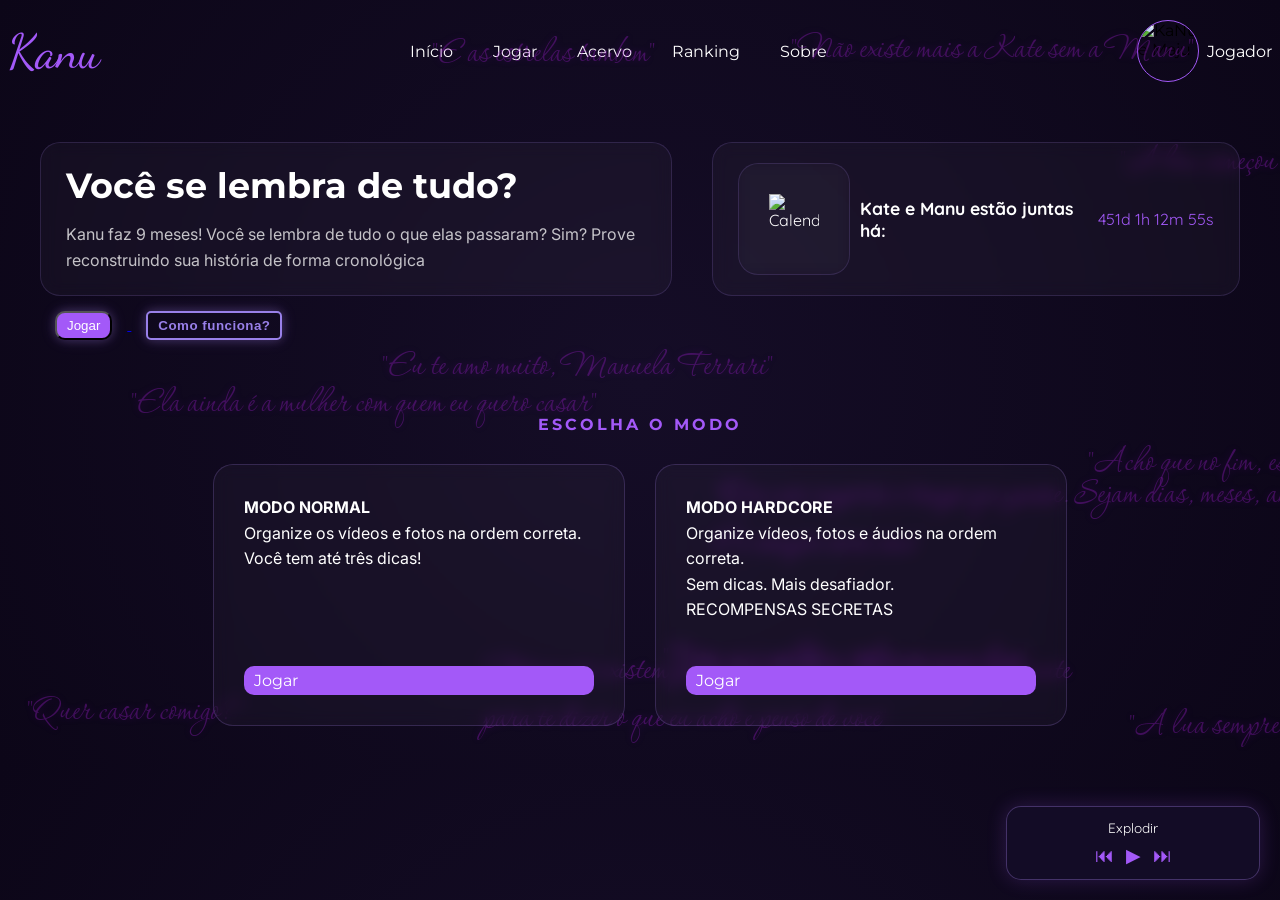
==== index.html @ 678d42c4 "primeiro commit" ====
<!DOCTYPE html>
<html lang="pt-BR">

<head>
    <meta charset="UTF-8">
    <meta name="viewport" content="width=device-width, initial-scale=1.0">
    <title>Kanu</title>
    <link rel="stylesheet" href="style.css">
</head>

<body>
    <header>
        <div class="logo">
            Kanu
        </div>
        <nav>
            <a href="inicio.html">Início</a>
            <a href="jogar.html">Jogar</a>
            <a href="acervo.html">Acervo</a>
            <a href="ranking.html">Ranking</a>
            <a href="sobre.html">Sobre</a>
        </nav>
        <div class="Perfil">
            <div id="img"> <img src="assets/kanu e maju.png.jpg" alt="KaNu e Maju">
            </div>
            <a href="perfil.html">Jogador</a>

        </div>
    </header>
    <main>
        <div class="palavras">
            <span>"A lua ta linda"</span>
            <span>"E as estrelas tambem"</span>
            <span>"Não existe mais a Kate sem a Manu"</span>
            <span> "A lua começou a ficar extremamente linda e atraente depois que te conheci"</span>
            <span>"Ela ainda é a mulher com quem eu quero casar"</span>
            <span>"Eu te amo muito, Manuela Ferrari"</span>
            <span>"Que não importa o tempo que passe. Sejam dias, meses, anos, décadas, séculos..<br> Eu sempre serei
                sua"</span>
            <span>"Acho que no fim, estava escrito que eu seria sua."</span>
            <span>"Quer casar comigo?"</span>
            <span>"Mas não existem palavras lindas e descritivas o suficiente<br> para te dizer o que eu acho e penso de
                você"</span>

            <span>"Pois você melhora todos os meus dias"</span>
            <span>"A lua sempre vai estar linda quando eu pensar em você"</span>
        </div>
        <div class="topo">
            <div id="card2" class="card">
                <div class="titulo">
                    <h1>Você se lembra de tudo?</h1>
                    <p>Kanu faz 9 meses! Você se lembra de tudo o que elas passaram? Sim? Prove
                        reconstruindo
                        sua
                        história de forma cronológica</p>
                </div>
            </div>


            <div id="card2" class="card">
                <div id="contador" class="contador">
                    <img src="assets/calendario.svg" alt="Calendario">
                    <h2>Kate e Manu estão juntas há:</h2>
                    <span id="tempo"></span>
                </div>
            </div>

        </div>
        <a href="jogar.html">
            <button class="btn"> Jogar </button>
        </a>
        <a href="como-funciona">
            <button class="btn-outline"> Como funciona?</button>
        </a>
        <section class="modos">

            <h2>ESCOLHA O MODO</h2>
            <div class="cards">
                <div class="card card-modo">

                        <p><strong>MODO NORMAL</strong><br>Organize os vídeos e fotos na ordem
                            correta.<br>Você
                            tem
                            até
                            três
                            dicas!</p><br><a href="normal.html" class="btn">
                            Jogar
                        </a>
                    </div>
               
                <div class="card card-modo">

                    <p><strong>MODO HARDCORE</strong><br>Organize vídeos, fotos e áudios na ordem
                        correta.<br>Sem
                        dicas.
                        Mais desafiador.<br>RECOMPENSAS SECRETAS</p><br><a href="hard.html" class="btn">
                        Jogar
                    </a>
                </div>
            </div>
           

        </section>
    </main>
    <footer>

    </footer>


    <script src="script.js"></script>
    <script src="player.js"></script>
</body>


</html>
---- style.css ----
@import url('https://fonts.googleapis.com/css2?family=Corinthia:wght@400;700&family=Dancing+Script:wght@400..700&family=Finlandica+Headline:ital,wght@0,100..900;1,100..900&family=Inter:ital,opsz,wght@0,14..32,100..900;1,14..32,100..900&family=Montserrat:ital,wght@0,100..900;1,100..900&family=Quicksand:wght@300..700&display=swap');

* {
    padding: 0;
    margin: 0;
}

.logo {
    font-family: "dancing script", cursive;
    font-size: 3rem;
    color: #a359f8;
}

body {
    font-family: "Montserrat", sans-serif;
    background: radial-gradient(circle at center,
            #150d27,
            #0c0618);
    display: flex;
    flex-direction: column;
}

header {
    display: flex;
    justify-content: space-between;
    align-items: center;
    position: relative;
    z-index: 1;
    padding: 20px 8px;
}

.titulo {
    max-width: 600px;
}

.topo {
    display: flex;
    align-items: stretch;
    justify-content: space-between;
    gap: 40px;
    width: 100%;
    max-width: 1200px;
}

h1 {
    font-size: 2.2rem;
    color: white;
    margin-bottom: 15px;
}

p {
    font-family: "Inter", sans-serif;
    font-size: 16px;
    color: rgba(255, 255, 255, 0.75);
    line-height: 1.6;
    gap: 8px;

}

button {
    margin: 15px;
    box-shadow:
        0 0 10px rgba(181, 140, 255, 0.2),
        0 0 15px rgba(181, 140, 255, 0.2);
}

button:hover {
    transform: translateY(-3px);
    box-shadow: 0 0 20px rgba(181, 140, 255, 0.6);
}

.btn {
    display: inline-block;
    padding: 5px 10px;
    background: #a359f8;
    color: white;
    text-decoration: none;
    border-radius: 10px;
    transition: all 0.3s ease;
    cursor: pointer;
}

.btn-outline {
    background: transparent;
    color: #9980e9;
    border: 2px solid #9980e9;
    border-radius: 5px;
    padding: 5px 10px;
    cursor: pointer;
    transition: all 0.3s ease;
    font-weight: 600;
    letter-spacing: 0.5px;
}

.btn-outline:hover {
    background: rgba(159, 108, 255, 0.1);
    transform: translateY(-3px);
    box-shadow:
        0 0 10px rgba(181, 140, 255, 0.4),
        0 0 20px rgba (181, 140, 255, 0.6);

}

.btn:hover {
    transform: translateY(-3px);
    box-shadow: 0 0 20px rgba(181, 140, 255, 0.6);
}

nav {
    display: flex;
    gap: 40px;
}

nav a {
    color: white;
    text-decoration: none;
    transition: 0.3s;
}

nav a:hover {
    color: #a359f8
}

main {
    max-width: 1200px;
    width: 100%;
    margin: 0 auto;
    padding: 40px;
    position: relative;
    z-index: 1;
}

.cards .card {
    display: flex;
    flex-direction: column;
    justify-content: space-between;
}

.card-modo {
    display: flex;
    flex-direction: column;
    justify-content: space-between;
    min-height: 200px;
    width: 350px;
    padding: 30px;
    background: rgba(255, 255, 255, 0.03);
    backdrop-filter: blur(8px);
    border-radius: 20px;
    border: 1px solid rgba(181, 140, 255, 0.2);

}

.card-modo p {
    color: white;
}

.container {
    display: flex;
    justify-content: space-between;
    align-items: center;
}

.menu {
    display: grid;
    grid-template-columns: repeat(5, 1fr);
    gap: 20px;
}

.modos {
    display: flex;
    flex-direction: column;
    align-items: center;
    margin-top: 60px;
}


.modos h2 {
    font-size: 1rem;
    letter-spacing: 3px;
    color:#a359f8;
    margin-bottom: 30px;
}

.cards {
    display: flex;
    justify-content: center;
    gap: 30px;
    width: 100%;
}

.Perfil {
    display: flex;
    gap: 8px;
}

#img img {
    width: 60px;
    height: 60px;
    object-fit: cover;
    border-radius: 50%;
    border: 1px solid #a359f8;
    display: block
}

.Perfil a {
    display: flex;
    gap: 15px;
    color: white;
    text-decoration: none;
    transition: 0.3s;
    align-items: center;
}

.Perfil a:hover {
    color: #a359f8;
}

.contador {
    display: flex;
    align-items: center;
    gap: 10px;
    font-family: "Quicksand", sans-serif;
    color: white;

}

.contador h2 {
    font-size: 1.1rem;
    color: white;
    margin: 0;
}

#tempo {
    color: #a359f8;
    font-size: 1rem;
    font-family: "Quicksand", sans-serif;
    white-space: nowrap;
}

#card2 {
    display: flex;
    align-items: center;
    gap: 15;
    padding: 20px 25px;
    background: rgba(255, 255, 255, 0.03);
    backdrop-filter: blur(8px);
    border-radius: 20px;
    border: 1px solid rgba(180, 140, 255, 0.158);


}

#card2 img {
    gap: 5px;
    font-family: "Quicksand", sans-serif;
    align-items: center;
    width: auto;
    padding: 30px;
    background: rgba(255, 255, 255, 0.007);
    backdrop-filter: blur(8px);
    border-radius: 20px;
    border: 1px solid rgba(180, 140, 255, 0.158);
    align-items: center;
    justify-content: space-between;
    width: 50px;
    height: 50px;

}

.palavras {
    font-family: "Corinthia", cursive;
    color: rgb(147, 28, 194);
    translate(30px, -20px);
    filter: blur(0px);
    opacity: 65%;
    position: fixed;
    width: 100vw;
    height: 100vh;
    top: 0;
    left: 0;
    z-index: 0;
    pointer-events: none;
}

.palavras span {
  position: absolute;
    top: 0;
    left: 0;
    font-size: 40px;
    white-space: nowrap;
    display: block;
    opacity: 0;
    text-shadow: 0 0 10px rgba(162, 22, 218, 0.5);
}

.sobre-container {
    max-width: 1000px;
    margin: 0 auto;
    display: flex;
    flex-direction: column;
    gap: 20px;
}

.sobre-secao {
    background: rgba(255, 255, 255, 0.03);
    border: 1px solid rgba(181, 140, 255, 0.2);
    border-radius: 16px;
    padding: 30px;
    display: flex;
    flex-direction: column;
    gap: 12px;
}

.sobre-secao p {
    color: rgba(255, 255, 255, 0.8);
    font-size: 16px;
    line-height: 1.9;
    margin: 0;
}

.objetivo {
    gap: 10px;
    display: flex;
    flex-direction: column;
}

.grid-midia {
    display: grid;
    grid-template-columns: repeat(4, 1fr);
    gap: 10px;
    padding: 20px;
}

.card-midia {
    width: 100%;
    aspect-ratio: 1/1;
    overflow: hidden;
    border-radius: 10px;
    border: 2px solid rgba(181, 140, 255, 0.2);
    cursor: pointer;
    background: rgba(255, 255, 255, 0.03);
    flex-shrink: 0;
}

.card-midia img,
.card-midia video {
    width: 100%;
    height: 100%;
    object-fit: cover;
    border-radius: 6px;
    display: block;
}

.area-midia {
    max-width: 1200px;
    width: 100%;
    margin: 0 auto;
    padding: 20px;
}

.grid-slots {
    display: grid;
    grid-template-columns: repeat(4, 1fr);
    gap: 10px;
    padding: 20px;
}

.slot {
    display: flex;
    flex-direction: column;
    align-items: center;
    gap: 8px;
    background-color: rgba(255, 255, 255, 0.03);
    border: 2px dashed rgba(181, 140, 255, 0.3);
    border-radius: 10px;
    padding: 8px;
    overflow: hidden;
    min-width: 0;
}

.numero-slot {
    color: #a359f8;
    font-weight: bold;
    font-size: 1rem;
}

.slot-midia {
    width: 100%;
    aspect-ratio: 1/1;
    border-radius: 8px;
    border: 2px dashed rgba(181, 140, 255, 0.2);
    display: flex;
    align-items: center;
    justify-content: center;
    background: rgba(255, 255, 255, 0.02);
    overflow: hidden;
    min-width: 0;
}

.slot-vazio {
    color: rgba(181, 140, 255, 0.4);
    font-size: 2rem;
}

.slot-data {
    display: flex;
    gap: 8px;
}

.select-mes,
.select-dia {
    background-color: rgba(255, 255, 255, 0.05);
    color: white;
    font-weight: bold;
    border: 1px solid rgba(181, 140, 255, 0.3);
    border-radius: 5px;
    padding: 4px 8px;
    font-family: "Montserrat", sans-serif;
    cursor: pointer;
    font-size: 0.8rem;
}

.select-mes option,
.select-dia option {
    background: #150d27;
    color: white;
}

.card-midia.selecionado {
    border: 2px solid #a359f8;
    box-shadow: 0 0 15px rgba(163, 89, 248, 0.6);
    transform: scale(1.05);
    transition: all 0.2s ease;
}

.modal {
    position: fixed;
    top: 0;
    left: 0;
    width: 100vw;
    height: 100vh;
    background: rgba(0, 0, 0, 0.85);
    display: flex;
    align-items: center;
    justify-content: center;
    z-index: 100;

}

.modal.escondido {
    display: none;
}

.modal-conteudo {
    max-width: 900px;
    width: 90%;
    border-radius: 12px;
    overflow: hidden;
}

.modal-conteudo img,
.modal-conteudo video {
    width: 100%;
    height: auto;
    display: block;
    border-radius: 12px;
}

.dica-certo {
    border: 2px solid #4caf50;
    box-shadow: 0 0 15px rgba(76, 175, 80, 0.6);
}

.dica-errado {
    border: 2px solid #f44336;
    box-shadow: 0 0 15px rgba(244, 67, 54, 0.6);
}

.tela-resultado {
    position: fixed;
    top: 0;
    left: 0;
    width: 100vw;
    height: 100vh;
    background: rgba(0, 0, 0, 0.92);
    display: flex;
    align-items: center;
    justify-content: center;
    z-index: 200;
}

.tela-resultado.escondido {
    display: none;
}

.resultado-conteudo {
    text-align: center;
    padding: 40px;
    background: rgba(0, 0, 0, 0.05);
    border: 1px solid rgba(181, 140, 255, 0.3);
    border-radius: 20px;
    backdrop-filter: blur(10px);
    max-width: 500px;
}

.resultado-conteudo h2 {
    font-size: 2.5rem;
    color: white;
    margin-bottom: 15px;
}

.resultado-conteudo p {
    color: #a359f8;
    margin-bottom: 25px;
    font-size: 1.1rem;
}

.bonus-data {
    color: #f9f871;
    font-size: 0.9rem;
    margin-bottom: 20px;
}

h2 {
    color: white;
}

h3 {
    color: white;
}

.player {
    position: fixed;
    bottom: 20px;
    right: 20px;
    background: rgba(21, 13, 39, 0.95);
    border: 1px solid rgba(181, 140, 255, 0.3);
    border-radius: 15px;
    padding: 12px 16px;
    display: flex;
    flex-direction: column;
    gap: 8px;
    z-index: 999;
    backdrop-filter: blur(10px);
    box-shadow: 0 0 20px rgba(163, 89, 248, 0.2);
    min-width: 220px;
}

.player-info {
    color: white;
    font-size: 0.85rem;
    font-family: "Quicksand", sans-serif;
    text-align: center;
    white-space: nowrap;
    overflow: hidden;
    text-overflow: ellipsis;
}

.player-controles {
    display: flex;
    justify-content: center;
    gap: 12px;
}

.btn-player {
    background: transparent;
    border: none;
    color: #a359f8;
    font-size: 1.2rem;
    cursor: pointer;
    margin: 0;
    box-shadow: none;
    transition: transform 0.2s ease;
}

.btn-player:hover {
    transform: scale(1.2);
    box-shadow: none;
}

.controles {
    display: flex;
    align-items: center;
    justify-content: center;
    gap: 15px;
    padding: 20px;
    margin-top: 10px;
    background: rgba(255, 255, 255, 0.02);
    border: 1px solid rgba(181, 140, 255, 0.15);
    border-radius: 15px;
}

#contadorChances,
#contadorDicas {
    color: white;
    font-family: "Quicksand", sans-serif;
    font-size: 0.95rem;
    background: rgba(181, 140, 255, 0.1);
    padding: 6px 12px;
    border-radius: 20px;
    border: 1px solid rgba(181, 140, 255, 0.2);
}

.area-slots h2,
.area-midia h2 {
    font-size: 1rem;
    letter-spacing: 2px;
    color: #a359f8;
    margin-bottom: 15px;
    text-transform: uppercase;
}
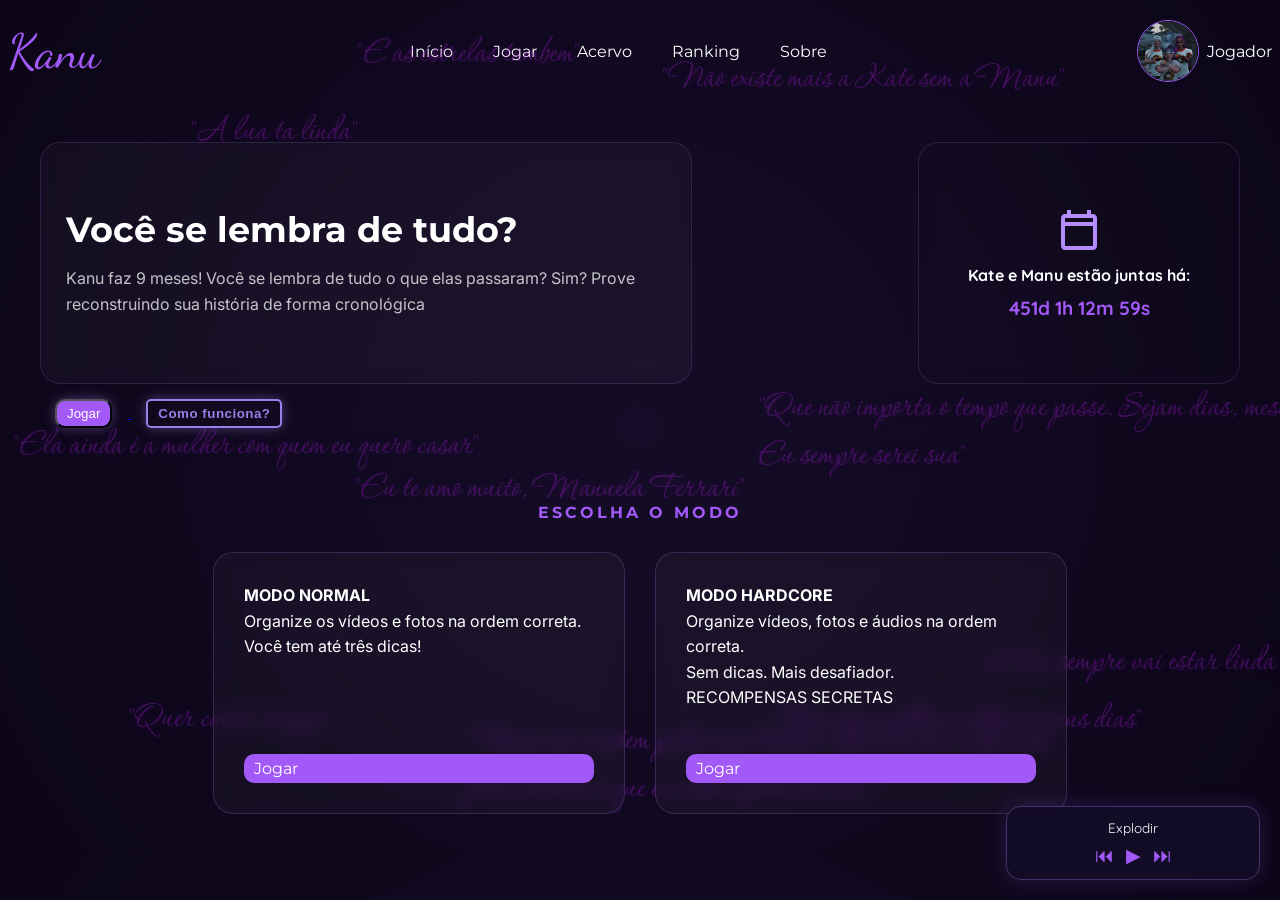
==== commit adc3e00d: "responsividade, dicas, verificar e card contador" ====
--- a/index.html
+++ b/index.html
@@ -46,7 +46,7 @@
             <span>"A lua sempre vai estar linda quando eu pensar em você"</span>
         </div>
         <div class="topo">
-            <div id="card2" class="card">
+            <div class="card card-info">
                 <div class="titulo">
                     <h1>Você se lembra de tudo?</h1>
                     <p>Kanu faz 9 meses! Você se lembra de tudo o que elas passaram? Sim? Prove
@@ -57,8 +57,7 @@
             </div>
 
 
-            <div id="card2" class="card">
-                <div id="contador" class="contador">
+            <div id="card2" class="card card-contador">
                     <img src="assets/calendario.svg" alt="Calendario">
                     <h2>Kate e Manu estão juntas há:</h2>
                     <span id="tempo"></span>
--- a/style.css
+++ b/style.css
@@ -7,7 +7,7 @@
 
 .logo {
     font-family: "dancing script", cursive;
-    font-size: 3rem;
+    font-size: clamp(2rem, 5vw, 3rem);
     color: #a359f8;
 }
 
@@ -177,7 +177,7 @@
 .modos h2 {
     font-size: 1rem;
     letter-spacing: 3px;
-    color:#a359f8;
+    color: #a359f8;
     margin-bottom: 30px;
 }
 
@@ -237,10 +237,11 @@
     white-space: nowrap;
 }
 
-#card2 {
-    display: flex;
-    align-items: center;
-    gap: 15;
+.card-info,
+.card-contador{
+    display: flex;
+    align-items: center;
+    gap: 15px;
     padding: 20px 25px;
     background: rgba(255, 255, 255, 0.03);
     backdrop-filter: blur(8px);
@@ -250,23 +251,41 @@
 
 }
 
-#card2 img {
-    gap: 5px;
+.card-contador {
+    display: flex;
+    flex-direction: column;
+    align-items: center;
+    justify-content: center;
+    gap: 10px;
+    min-width: 260px;
+    min-height: 180px;
+    padding: 30px;
     font-family: "Quicksand", sans-serif;
-    align-items: center;
-    width: auto;
-    padding: 30px;
+    text-align: center;
     background: rgba(255, 255, 255, 0.007);
     backdrop-filter: blur(8px);
     border-radius: 20px;
     border: 1px solid rgba(180, 140, 255, 0.158);
-    align-items: center;
-    justify-content: space-between;
-    width: 50px;
-    height: 50px;
-
-}
-
+
+}
+.card-contador img {
+    width: 48px;
+    height: 48px;
+}
+
+.card-contador h2 {
+    font-size: 1rem;
+    line-height: 1.4;
+    margin: 0;
+}
+
+#tempo {
+    color: #a359f8;
+    font-size: 1.2rem;
+    font-family: "Quicksand", sans-serif;
+    font-weight: 700;
+    white-space: nowrap;
+}
 .palavras {
     font-family: "Corinthia", cursive;
     color: rgb(147, 28, 194);
@@ -283,7 +302,7 @@
 }
 
 .palavras span {
-  position: absolute;
+    position: absolute;
     top: 0;
     left: 0;
     font-size: 40px;
@@ -326,7 +345,7 @@
 
 .grid-midia {
     display: grid;
-    grid-template-columns: repeat(4, 1fr);
+    grid-template-columns: repeat(auto-fit, minmax(180px, 1fr));
     gap: 10px;
     padding: 20px;
 }
@@ -360,7 +379,7 @@
 
 .grid-slots {
     display: grid;
-    grid-template-columns: repeat(4, 1fr);
+    grid-template-columns: repeat(auto-fit, minmax(180px, 1fr));
     gap: 10px;
     padding: 20px;
 }
@@ -608,4 +627,74 @@
     color: #a359f8;
     margin-bottom: 15px;
     text-transform: uppercase;
+}
+
+@media (max-width: 768px) {
+    header {
+        flex-direction: column;
+        gap: 20px;
+        text-align: center;
+    }
+
+    nav {
+        flex-wrap: wrap;
+        justify-content: center;
+        gap: 15px;
+    }
+
+    main {
+        padding: 20px;
+    }
+
+    .topo {
+        flex-direction: column;
+        gap: 20px;
+    }
+
+    .cards {
+        flex-direction: column;
+        align-items: center;
+    }
+
+    .cards-modo {
+        width: 90%;
+        max-width: 400px;
+        padding: 20px;
+    }
+
+    .contador {
+        flex-direction: column;
+        text-align: center;
+    }
+
+    .player {
+        width: calc(100% - 40px);
+        right: 20px;
+        left: 20px;
+        min-width: auto;
+    }
+
+    .grid-midia,
+    .grid-slots {
+        grid-template-columns: repeat(2, 1fr);
+    }
+
+    .controles {
+        flex-wrap: wrap;
+    }
+
+    #card2 {
+        flex-direction: column;
+        text-align: center;
+    }
+}
+
+@media (max-width: 480px) {
+
+    .grid-midia,
+    .grid-slots {
+        grid-template-columns: 1fr;
+
+    }
+
 }
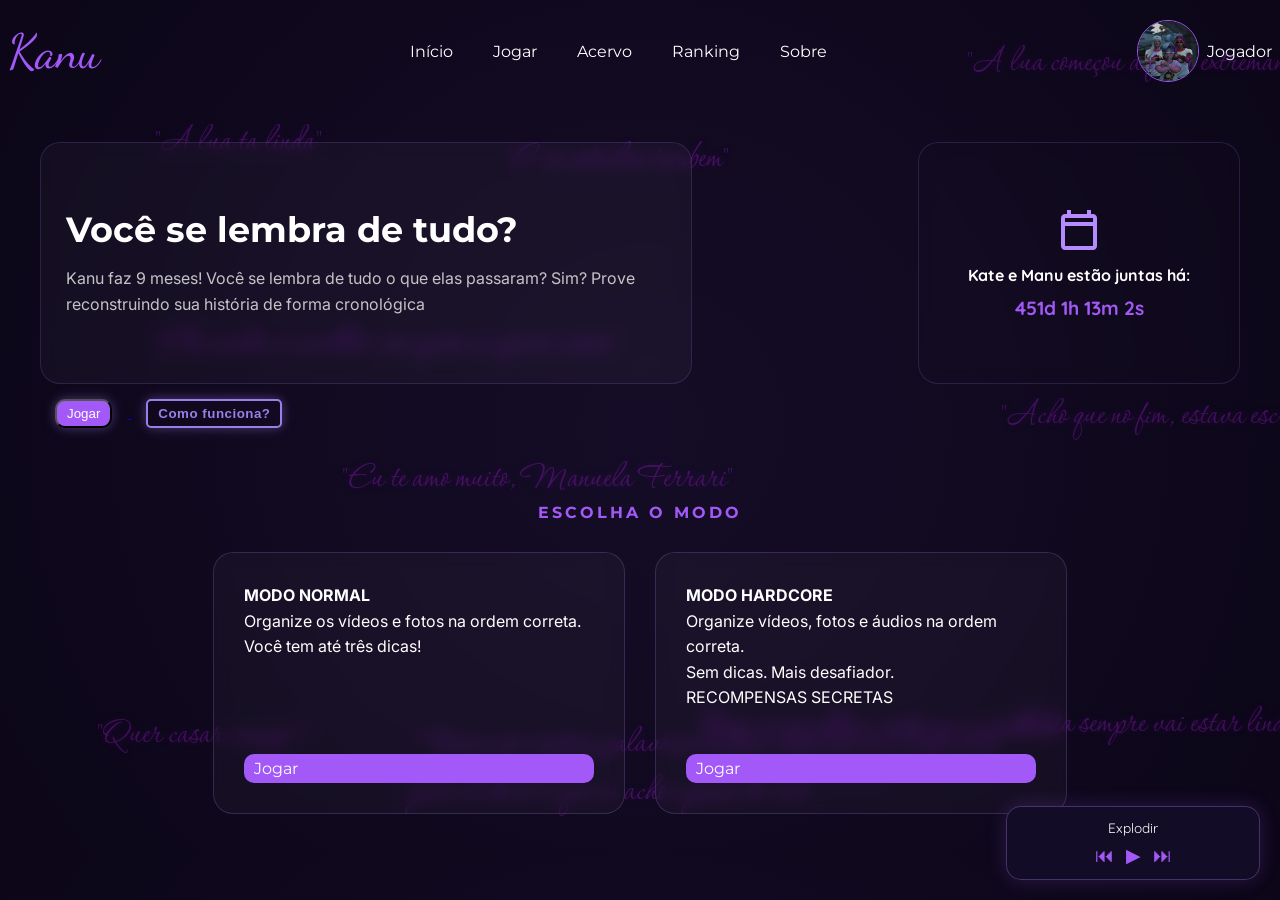
==== commit 21075200: "melhoria na responsividade" ====
--- a/index.html
+++ b/index.html
@@ -14,7 +14,7 @@
             Kanu
         </div>
         <nav>
-            <a href="inicio.html">Início</a>
+            <a href="index.html">Início</a>
             <a href="jogar.html">Jogar</a>
             <a href="acervo.html">Acervo</a>
             <a href="ranking.html">Ranking</a>
--- a/style.css
+++ b/style.css
@@ -697,4 +697,39 @@
 
     }
 
+}
+
+@media (max-width: 768px) {
+    .grid-midia {
+        display: flex;
+        flex-direction: row;
+        overflow-x: auto;
+        gap: 10px;
+        padding: 15px;
+        scroll-snap-type: x mandatory;
+        -webkit-overflow-scrolling: touch;
+    }
+
+    .card-midia {
+        flex-shrink: 0;
+        width: 150px;
+        height: 150px;
+        scroll-snap-align: start;
+    }
+
+    .grid-slots {
+        display: flex;
+        flex-direction: row;
+        overflow-x: auto;
+        gap: 10px;
+        padding: 15px;
+        scroll-snap-type: x mandatory;
+        -webkit-overflow-scrolling: touch;
+    }
+
+    .slot {
+        flex-shrink: 0;
+        width: 150px;
+        scroll-snap-align: start;
+    }
 }
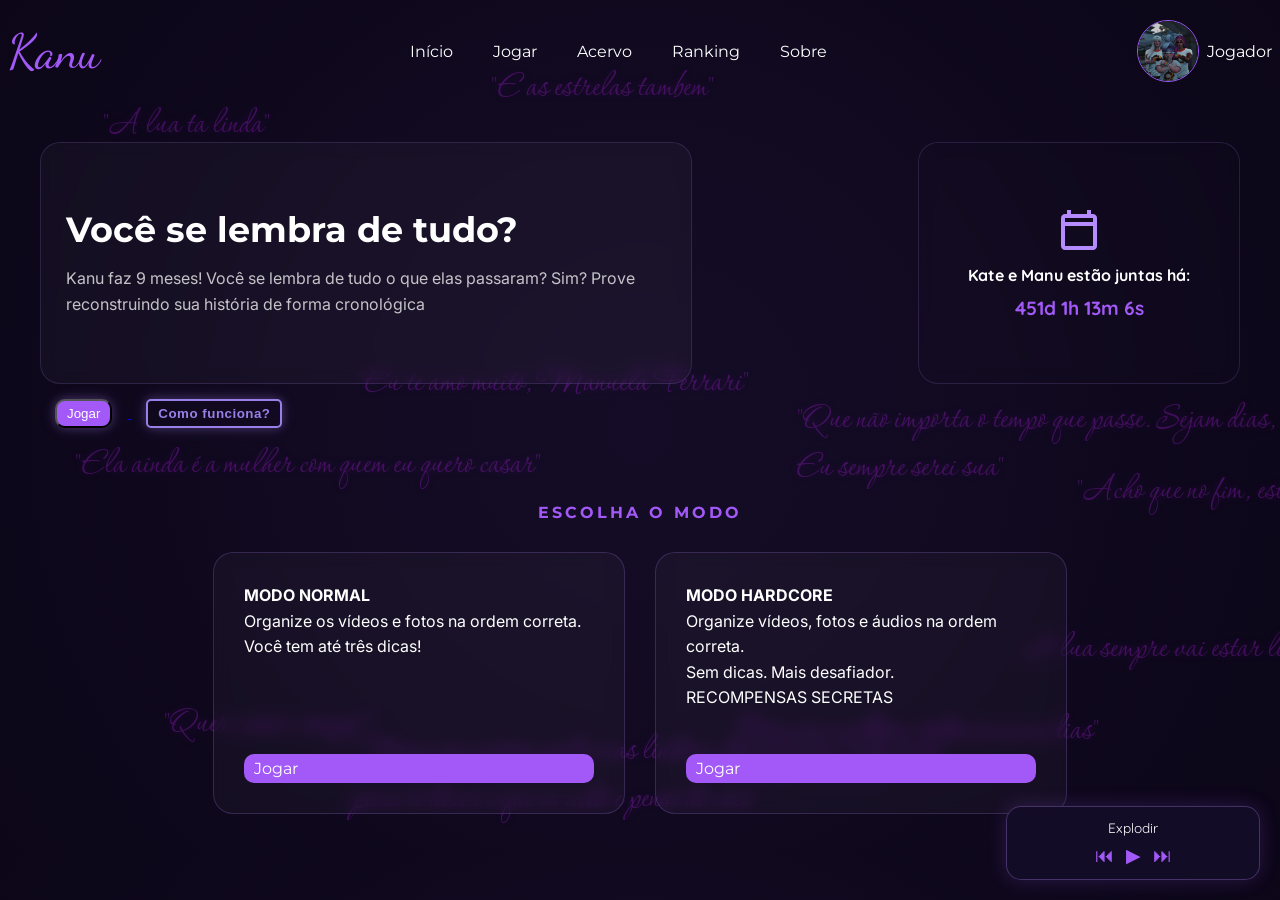
==== commit 45b1ef63: "ranking e perfil" ====
--- a/index.html
+++ b/index.html
@@ -20,12 +20,12 @@
             <a href="ranking.html">Ranking</a>
             <a href="sobre.html">Sobre</a>
         </nav>
-        <div class="Perfil">
-            <div id="img"> <img src="assets/kanu e maju.png.jpg" alt="KaNu e Maju">
-            </div>
-            <a href="perfil.html">Jogador</a>
-
-        </div>
+     <div class="Perfil">
+    <div id="img">
+        <img id="headerFotoPerfil" src="assets/kanu e maju.png.jpg" alt="Foto do perfil">
+    </div>
+    <a id="headerNomePerfil" href="perfil.html">Jogador</a>
+</div>
     </header>
     <main>
         <div class="palavras">
@@ -107,6 +107,7 @@
 
 
     <script src="script.js"></script>
+    <script src="header.js"></script>
     <script src="player.js"></script>
 </body>
 
--- a/style.css
+++ b/style.css
@@ -732,4 +732,86 @@
         width: 150px;
         scroll-snap-align: start;
     }
+}
+
+.ranking-container {
+    max-width: 900px;
+    margin: 0 auto;
+
+}
+
+.ranking-container h1 {
+    text-align: center;
+    margin-bottom: 30px;
+}
+
+.ranking-item {
+    display: grid;
+    grid-template-columns: 60px 1fr 100px 100px 80px 120px;
+    gap: 12px;
+    align-items: center;
+    padding: 16px 20px;
+    margin-bottom: 10px;
+    background: rgba(255, 255, 255, 0.03);
+    border: 1px solid rgba(181, 140, 255, 0.2);
+    border-radius: 12px;
+    color: white;
+}
+
+.ranking-item strong {
+    color: #a359f8;
+}
+
+@media (max-width: 768px) {
+    .ranking-item {
+        grid-template-columns: 1fr;
+        text-align: center;
+    }
+}
+
+.perfil-container {
+    max-width: 900px;
+    margin: 0 auto;
+    display: grid;
+    grid-template-columns: 1fr 1fr;
+    gap: 30px;
+}
+
+.perfil-card,
+.perfil-conquistas {
+    padding: 30px;
+    background: rgba(255, 255, 255, 0.03);
+    border: 1px solid rgba(181, 140, 255, 0.2);
+    border-radius: 20px;
+    backdrop-filter: blur(8px);
+}
+
+.perfil-foto {
+    width: 140px;
+    height: 140px;
+    border-radius: 50%;
+    object-fit: cover;
+    border: 2px solid #a359f8;
+    box-shadow: 0 0 20px rgba(163, 89, 248, 0.4);
+}
+
+.perfil-card label {
+    color: white;
+    align-self: flex-start;
+    font-size: 0.9rem;
+}
+
+.perfil-card input[type="file"] {
+    width: 100%;
+    color: white;
+}
+
+.perfil-conquistas h2 {
+    margin-bottom: 15px;
+}
+
+@media (max-width: 768px) {
+    .perfil-container {
+        grid-template-columns: 1fr;
+    }
 }
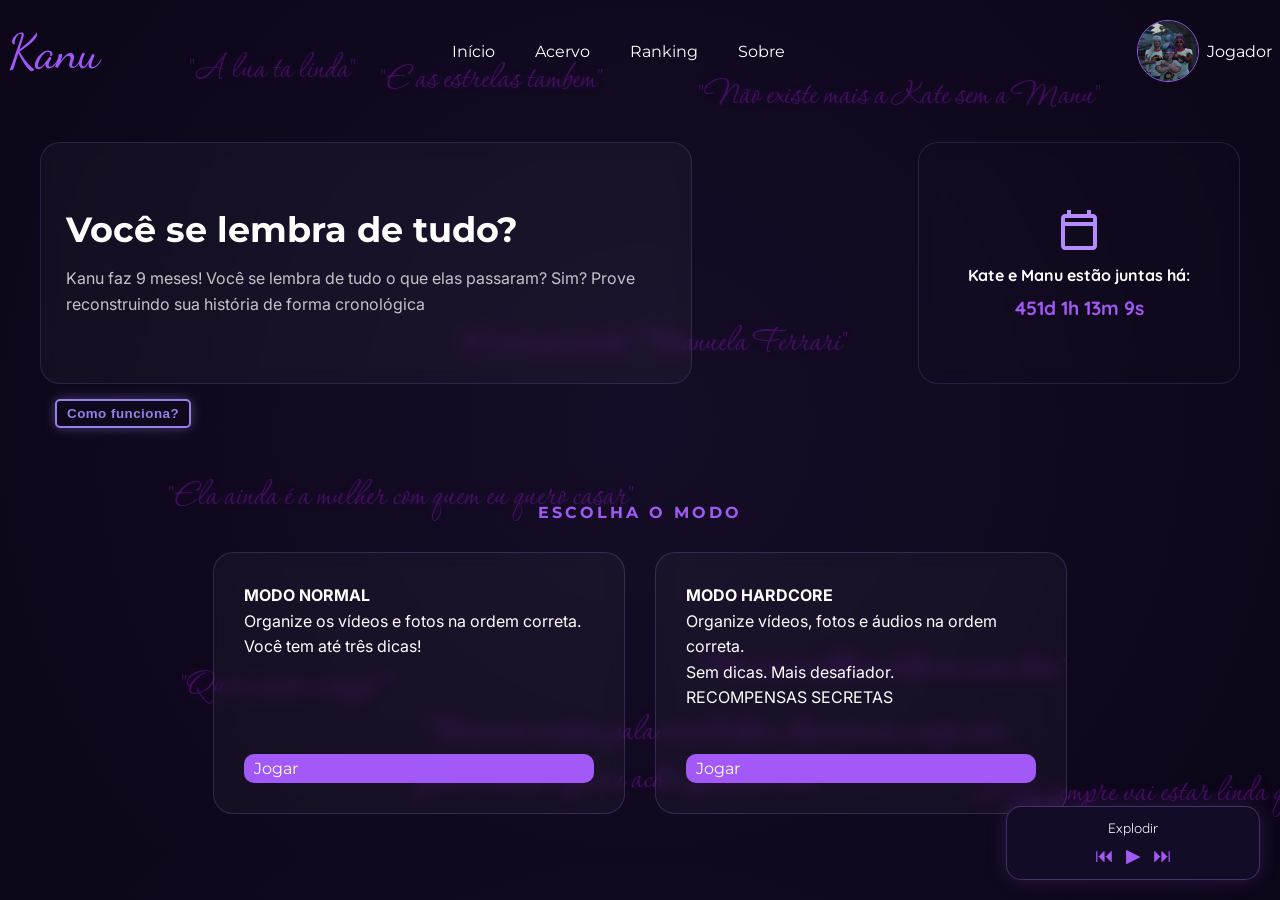
==== commit 39f8be14: "acervo" ====
--- a/index.html
+++ b/index.html
@@ -15,7 +15,6 @@
         </div>
         <nav>
             <a href="index.html">Início</a>
-            <a href="jogar.html">Jogar</a>
             <a href="acervo.html">Acervo</a>
             <a href="ranking.html">Ranking</a>
             <a href="sobre.html">Sobre</a>
@@ -65,8 +64,7 @@
             </div>
 
         </div>
-        <a href="jogar.html">
-            <button class="btn"> Jogar </button>
+
         </a>
         <a href="como-funciona">
             <button class="btn-outline"> Como funciona?</button>
--- a/style.css
+++ b/style.css
@@ -814,4 +814,83 @@
     .perfil-container {
         grid-template-columns: 1fr;
     }
+}
+
+.acervo-bloqueado {
+    display: flex;
+    align-items: center;
+    justify-content: center;
+    min-height: 60vh;
+}
+
+.bloqueio-conteudo {
+    text-align: center;
+    display: flex;
+    flex-direction: column;
+    align-items: center;
+    gap: 15px;
+    background: rgba(255, 255, 255, 0.03);;
+    border: 1px solid rgba(181, 140, 255, 0.2);
+    border-radius: 20px;
+    padding: 50px;
+}
+
+.cadeado {
+    font-size: 4rem;
+}
+
+.acervo-secao {
+    margin-bottom: 40px;
+}
+
+.acervo-secao h2 {
+    font-size: 1rem;
+    letter-spacing: 2px;
+    color:#a359f8;
+    text-transform: uppercase;
+    margin-bottom: 20px;
+}
+
+.acervo-grid {
+    display: grid;
+    grid-template-columns: repeat(4, 1fr);
+    gap: 15px;
+}
+
+.acervo-item:hover {
+    border-color: #a359f8;
+    box-shadow: 0 0 15px rgba(163, 89, 248, 0.4);
+    transform: scale(1.03);
+}
+
+.acervo-item img,
+.acervo-item video {
+    width: 100%;
+    height: 100%;
+    object-fit: cover;
+}
+
+.acervo-secreto {
+    border-radius: 10px;
+    border: 2px solid rgba(181, 140, 255, 0.2);
+    padding: 20px;
+    display: flex;
+    flex-direction: column;
+    align-items: center;
+    gap: 10px;
+    background: rgba(255, 255, 255, 0.03);
+}
+
+.acervo-secreto.bloqueado {
+    opacity: 0.5;
+    cursor: not-allowed;
+}
+
+.secreto-cadeado {
+    font-size: 2rem;
+}
+
+.acervo-vazio {
+    color: rgba(255, 255, 255, 0.4);
+    font-size: 0.9rem;
 }
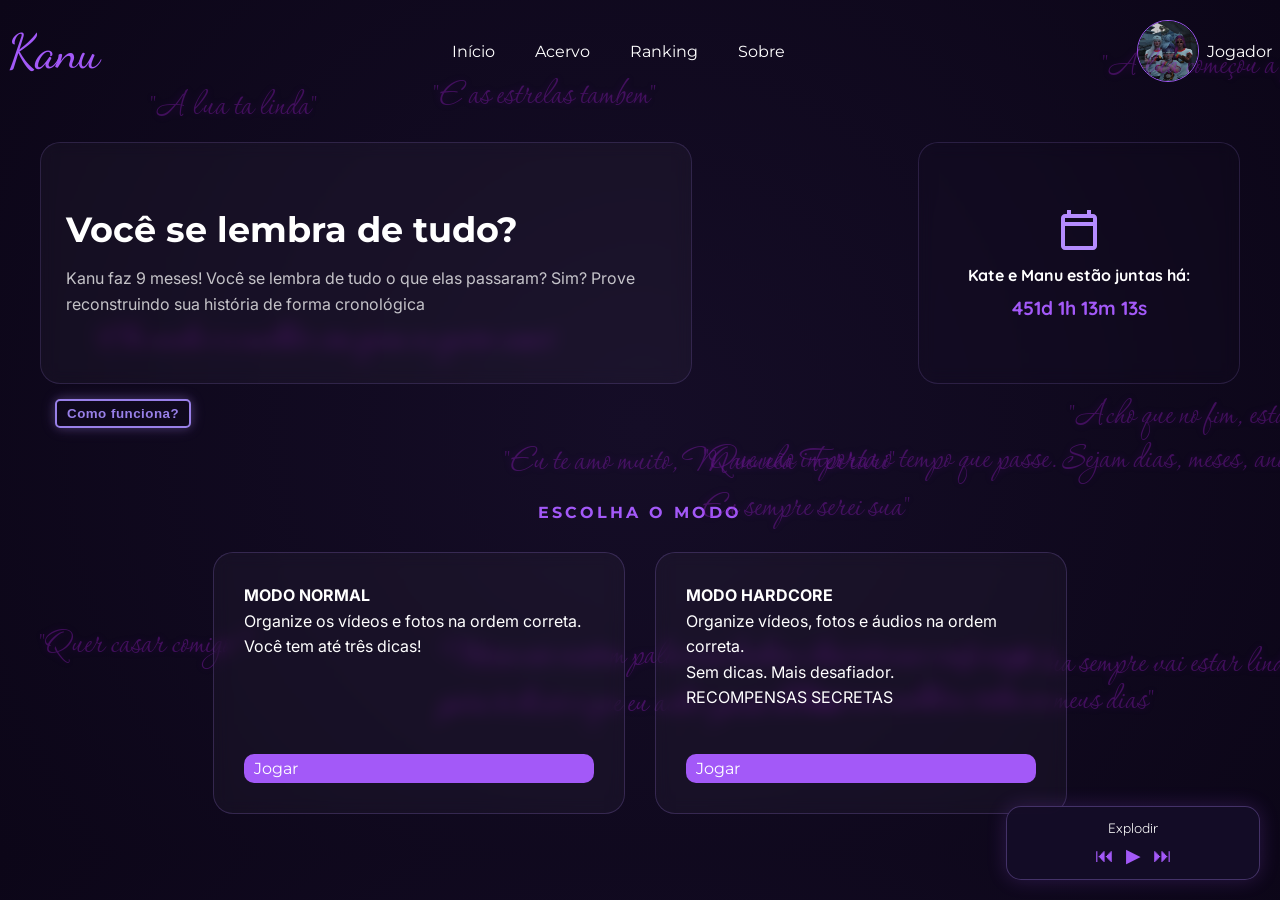
==== commit 332e3a98: "musicas novas, icon e hard" ====
--- a/index.html
+++ b/index.html
@@ -5,6 +5,7 @@
     <meta charset="UTF-8">
     <meta name="viewport" content="width=device-width, initial-scale=1.0">
     <title>Kanu</title>
+    <link rel="icon" href="assets/android-chrome-512x512.png" type="image/x-icon">
     <link rel="stylesheet" href="style.css">
 </head>
 
